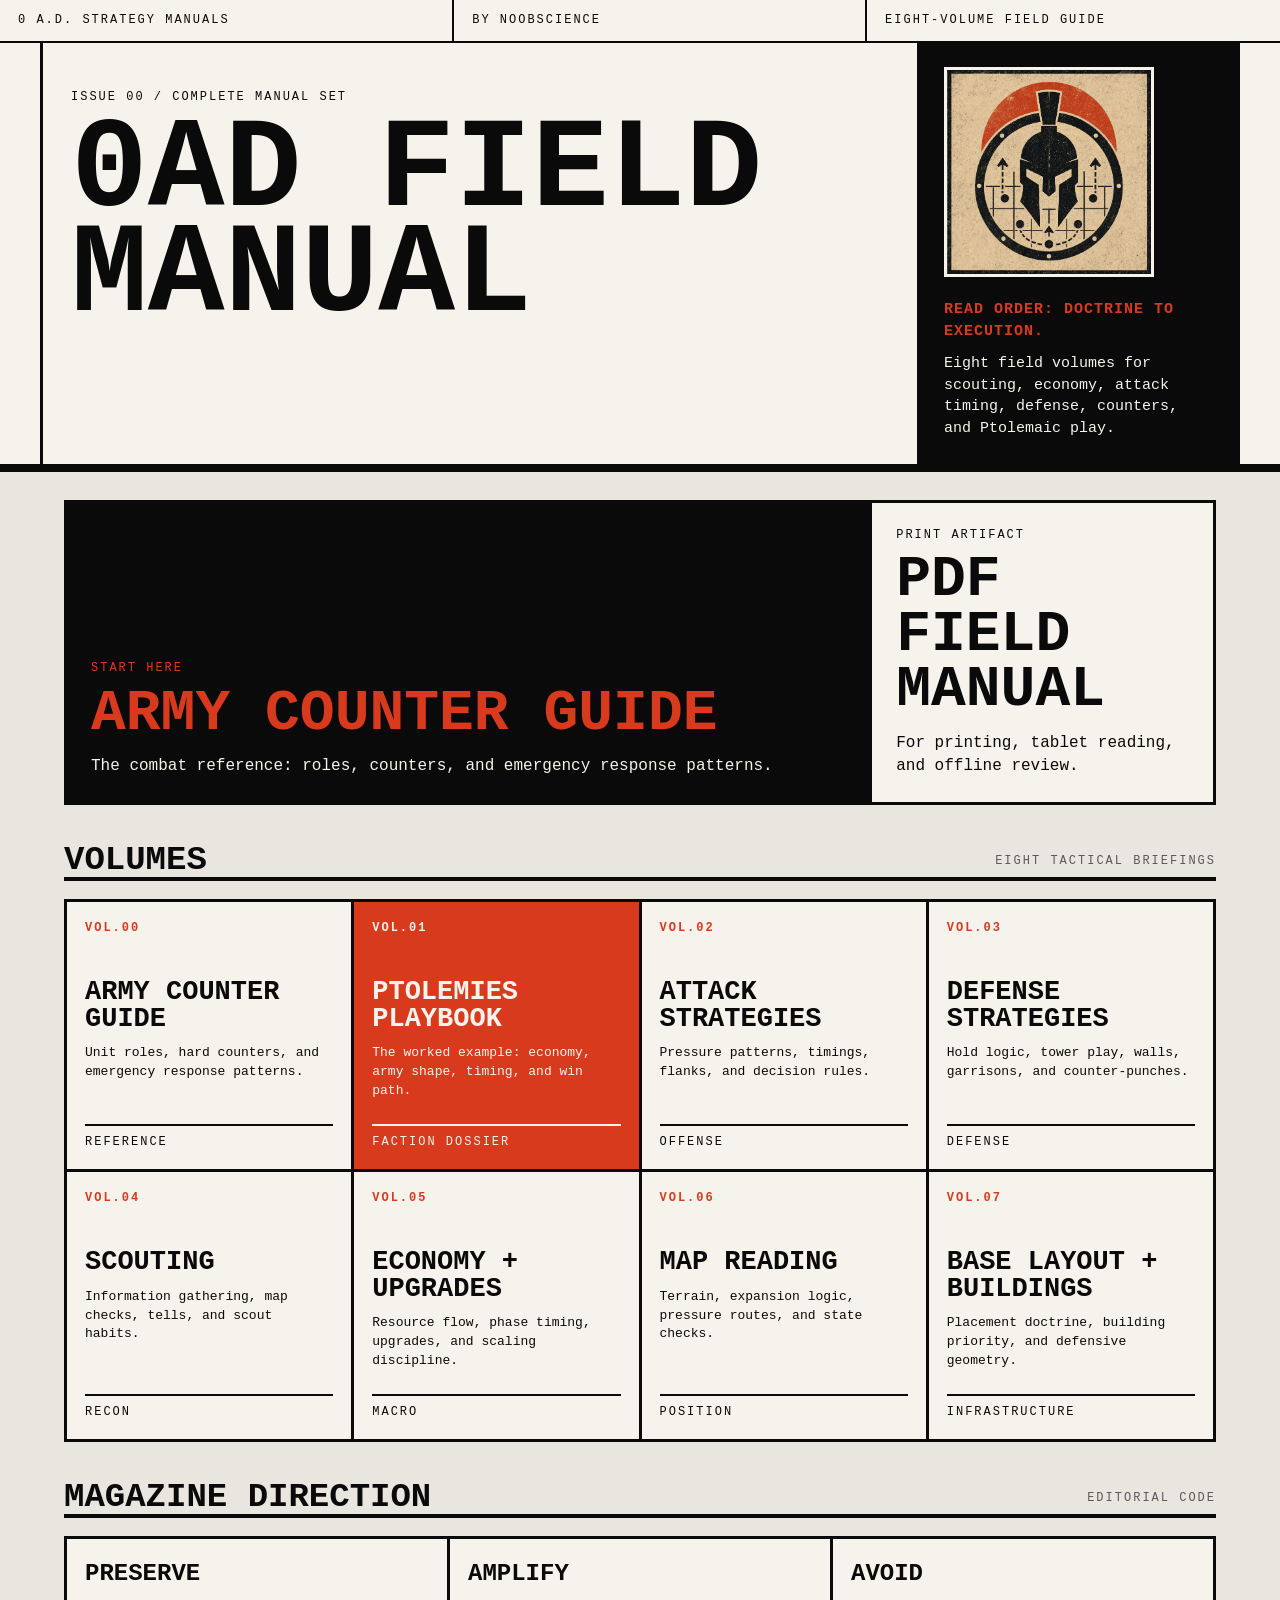
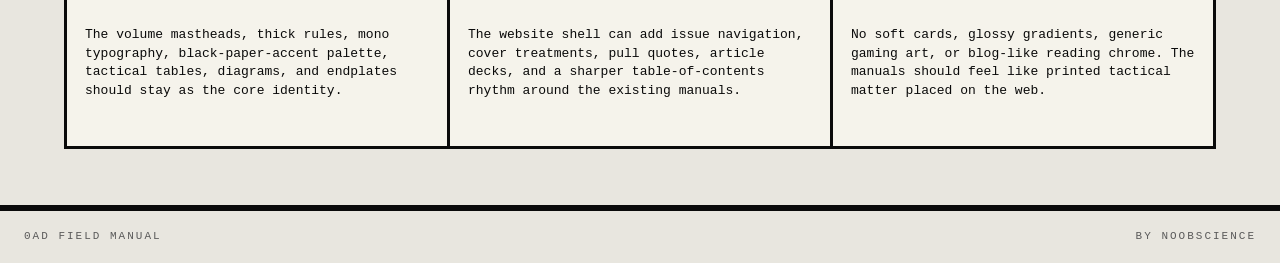
==== public/index.html @ 56e16cfd "Add Worker deploy recipes" ====
<!DOCTYPE html>
<html lang="en">
<head>
  <meta charset="UTF-8">
  <meta name="viewport" content="width=device-width, initial-scale=1.0">
  <title>0AD Field Manual</title>
  <link rel="icon" href="assets/favicon.png" type="image/png">
  <link rel="apple-touch-icon" href="assets/icon.png">
  <link rel="stylesheet" href="assets/site.css">
</head>
<body>
  <header class="issue-head">
    <div class="kicker">
      <span>0 A.D. Strategy Manuals</span>
      <span>By <a href="https://noobscience.in">NoobScience</a></span>
      <span>Eight-volume field guide</span>
    </div>
    <div class="mast-grid">
      <div>
        <p class="vol-label">Issue 00 / Complete Manual Set</p>
        <h1>0AD Field Manual</h1>
      </div>
      <aside class="cover-note">
        <img class="issue-mark" src="assets/icon.png" alt="0AD Field Manual icon">
        <b>Read order: doctrine to execution.</b>
        Eight field volumes for scouting, economy, attack timing, defense, counters, and Ptolemaic play.
      </aside>
    </div>
  </header>

  <main>
    <section class="lead-strip" aria-label="Featured manual">
      <a class="lead-card" href="manuals/Army%20Counter%20Guide.html">
        <span class="rubric">Start here</span>
        <strong>Army Counter Guide</strong>
        <span>The combat reference: roles, counters, and emergency response patterns.</span>
      </a>
      <a class="pdf-link" href="manuals/Field%20Manual.pdf">
        <span class="rubric">Print artifact</span>
        <strong>PDF Field Manual</strong>
        <span>For printing, tablet reading, and offline review.</span>
      </a>
    </section>

    <section class="volume-index" aria-label="Manual volumes">
      <div class="section-rule">
        <h2>Volumes</h2>
        <span>Eight tactical briefings</span>
      </div>

      <div class="volumes">
        <a class="volume-card" href="manuals/Army%20Counter%20Guide.html">
          <span class="num">VOL.00</span>
          <h3>Army Counter Guide</h3>
          <p>Unit roles, hard counters, and emergency response patterns.</p>
          <span class="tag">Reference</span>
        </a>
        <a class="volume-card feature" href="manuals/Ptolemies%20Playbook.html">
          <span class="num">VOL.01</span>
          <h3>Ptolemies Playbook</h3>
          <p>The worked example: economy, army shape, timing, and win path.</p>
          <span class="tag">Faction dossier</span>
        </a>
        <a class="volume-card" href="manuals/Attack%20Strategies.html">
          <span class="num">VOL.02</span>
          <h3>Attack Strategies</h3>
          <p>Pressure patterns, timings, flanks, and decision rules.</p>
          <span class="tag">Offense</span>
        </a>
        <a class="volume-card" href="manuals/Defense%20Strategies.html">
          <span class="num">VOL.03</span>
          <h3>Defense Strategies</h3>
          <p>Hold logic, tower play, walls, garrisons, and counter-punches.</p>
          <span class="tag">Defense</span>
        </a>
        <a class="volume-card" href="manuals/Scouting.html">
          <span class="num">VOL.04</span>
          <h3>Scouting</h3>
          <p>Information gathering, map checks, tells, and scout habits.</p>
          <span class="tag">Recon</span>
        </a>
        <a class="volume-card" href="manuals/Economy%20+%20Upgrades.html">
          <span class="num">VOL.05</span>
          <h3>Economy + Upgrades</h3>
          <p>Resource flow, phase timing, upgrades, and scaling discipline.</p>
          <span class="tag">Macro</span>
        </a>
        <a class="volume-card" href="manuals/Map%20Reading.html">
          <span class="num">VOL.06</span>
          <h3>Map Reading</h3>
          <p>Terrain, expansion logic, pressure routes, and state checks.</p>
          <span class="tag">Position</span>
        </a>
        <a class="volume-card" href="manuals/Base%20Layout%20+%20Buildings.html">
          <span class="num">VOL.07</span>
          <h3>Base Layout + Buildings</h3>
          <p>Placement doctrine, building priority, and defensive geometry.</p>
          <span class="tag">Infrastructure</span>
        </a>
      </div>
    </section>

    <section class="design-notes">
      <div class="section-rule">
        <h2>Magazine Direction</h2>
        <span>Editorial code</span>
      </div>
      <div class="notes-grid">
        <article>
          <h3>Preserve</h3>
          <p>The volume mastheads, thick rules, mono typography, black-paper-accent palette, tactical tables, diagrams, and endplates should stay as the core identity.</p>
        </article>
        <article>
          <h3>Amplify</h3>
          <p>The website shell can add issue navigation, cover treatments, pull quotes, article decks, and a sharper table-of-contents rhythm around the existing manuals.</p>
        </article>
        <article>
          <h3>Avoid</h3>
          <p>No soft cards, glossy gradients, generic gaming art, or blog-like reading chrome. The manuals should feel like printed tactical matter placed on the web.</p>
        </article>
      </div>
    </section>
  </main>

  <footer class="site-foot">
    <span>0AD Field Manual</span>
    <span>By <a href="https://noobscience.in">NoobScience</a></span>
  </footer>
</body>
</html>
---- public/assets/site.css ----
:root {
  --bg: #e8e6df;
  --paper: #f5f3eb;
  --ink: #0a0a0a;
  --accent: #d83a1e;
  --blue: #2050a0;
  --green: #2a7040;
  --mute: #5a5a5a;
}

* {
  box-sizing: border-box;
}

html,
body {
  margin: 0;
  background: var(--bg);
  color: var(--ink);
}

body {
  font-family: "JetBrains Mono", "SF Mono", Menlo, Consolas, monospace;
  line-height: 1.45;
}

a {
  color: inherit;
  text-decoration: none;
}

.issue-head {
  background: var(--paper);
  border-bottom: 8px solid var(--ink);
}

.kicker {
  display: grid;
  grid-template-columns: 1.1fr 1fr 1fr;
  border-bottom: 2px solid var(--ink);
  text-transform: uppercase;
  letter-spacing: 2px;
  font-size: 12px;
}

.kicker span {
  padding: 12px 18px;
  border-right: 2px solid var(--ink);
}

.kicker span:last-child {
  border-right: 0;
}

.mast-grid {
  display: grid;
  grid-template-columns: minmax(0, 1fr) 320px;
  gap: 0;
  max-width: 1200px;
  margin: 0 auto;
  border-left: 3px solid var(--ink);
  border-right: 3px solid var(--ink);
}

.mast-grid > div {
  padding: 34px 28px 38px;
}

.vol-label,
.rubric,
.tag {
  text-transform: uppercase;
  letter-spacing: 2px;
  font-size: 12px;
}

h1 {
  margin: 8px 0 0;
  max-width: 850px;
  font-size: clamp(56px, 10vw, 132px);
  line-height: 0.82;
  letter-spacing: 0;
  text-transform: uppercase;
}

.cover-note {
  display: flex;
  flex-direction: column;
  justify-content: space-between;
  padding: 24px;
  border-left: 3px solid var(--ink);
  background: var(--ink);
  color: var(--paper);
  min-height: 250px;
  font-size: 15px;
}

.issue-mark {
  display: block;
  width: min(100%, 210px);
  aspect-ratio: 1;
  object-fit: cover;
  border: 3px solid var(--paper);
  margin-bottom: 22px;
  image-rendering: auto;
}

.cover-note b {
  display: block;
  color: var(--accent);
  margin-bottom: 10px;
  text-transform: uppercase;
  letter-spacing: 1px;
}

main {
  max-width: 1200px;
  margin: 0 auto;
  padding: 28px 24px 56px;
}

.lead-strip {
  display: grid;
  grid-template-columns: minmax(0, 1.4fr) minmax(260px, 0.6fr);
  border: 3px solid var(--ink);
  background: var(--paper);
}

.lead-card,
.pdf-link {
  display: grid;
  align-content: end;
  min-height: 260px;
  padding: 24px;
}

.lead-card {
  background: var(--ink);
  color: var(--paper);
}

.lead-card strong,
.pdf-link strong {
  display: block;
  margin: 8px 0 14px;
  font-size: clamp(28px, 5vw, 58px);
  line-height: 0.95;
  text-transform: uppercase;
}

.lead-card .rubric,
.lead-card strong {
  color: var(--accent);
}

.pdf-link {
  border-left: 3px solid var(--ink);
}

.section-rule {
  display: flex;
  justify-content: space-between;
  gap: 18px;
  align-items: end;
  margin-top: 38px;
  border-bottom: 4px solid var(--ink);
}

.section-rule h2 {
  margin: 0;
  font-size: 34px;
  line-height: 1;
  text-transform: uppercase;
}

.section-rule span {
  padding-bottom: 7px;
  color: var(--mute);
  text-transform: uppercase;
  letter-spacing: 2px;
  font-size: 12px;
  text-align: right;
}

.volumes {
  display: grid;
  grid-template-columns: repeat(4, minmax(0, 1fr));
  border-left: 3px solid var(--ink);
  border-top: 3px solid var(--ink);
  margin-top: 18px;
}

.volume-card {
  position: relative;
  min-height: 270px;
  padding: 18px;
  border-right: 3px solid var(--ink);
  border-bottom: 3px solid var(--ink);
  background: var(--paper);
}

.volume-card:hover,
.volume-card:focus-visible {
  background: var(--ink);
  color: var(--paper);
  outline: 0;
}

.volume-card.feature {
  background: var(--accent);
  color: var(--paper);
}

.volume-card.feature:hover,
.volume-card.feature:focus-visible {
  background: var(--ink);
}

.volume-card .num {
  display: block;
  color: var(--accent);
  font-weight: 700;
  letter-spacing: 2px;
  font-size: 12px;
}

.volume-card.feature .num,
.volume-card:hover .num,
.volume-card:focus-visible .num {
  color: var(--paper);
}

.volume-card h3 {
  margin: 42px 0 12px;
  font-size: 27px;
  line-height: 0.98;
  text-transform: uppercase;
}

.volume-card p {
  margin: 0;
  font-size: 13px;
  color: inherit;
}

.tag {
  position: absolute;
  left: 18px;
  right: 18px;
  bottom: 18px;
  padding-top: 8px;
  border-top: 2px solid currentColor;
}

.notes-grid {
  display: grid;
  grid-template-columns: repeat(3, minmax(0, 1fr));
  border-left: 3px solid var(--ink);
  border-top: 3px solid var(--ink);
  margin-top: 18px;
}

.notes-grid article {
  min-height: 210px;
  padding: 18px;
  border-right: 3px solid var(--ink);
  border-bottom: 3px solid var(--ink);
  background: var(--paper);
}

.notes-grid h3 {
  margin: 0 0 34px;
  font-size: 24px;
  text-transform: uppercase;
}

.notes-grid p {
  margin: 0;
  font-size: 13px;
}

.site-foot {
  display: flex;
  justify-content: space-between;
  gap: 16px;
  padding: 18px 24px;
  border-top: 6px solid var(--ink);
  color: var(--mute);
  text-transform: uppercase;
  letter-spacing: 2px;
  font-size: 11px;
}

@media (max-width: 900px) {
  .kicker,
  .mast-grid,
  .lead-strip,
  .notes-grid {
    grid-template-columns: 1fr;
  }

  .kicker span,
  .cover-note,
  .pdf-link {
    border-left: 0;
    border-right: 0;
    border-top: 2px solid var(--ink);
  }

  .volumes {
    grid-template-columns: repeat(2, minmax(0, 1fr));
  }
}

@media (max-width: 560px) {
  main {
    padding: 18px 14px 42px;
  }

  .mast-grid {
    border-left: 0;
    border-right: 0;
  }

  .mast-grid > div,
  .cover-note,
  .lead-card,
  .pdf-link {
    padding: 18px;
  }

  .lead-card,
  .pdf-link {
    min-height: 210px;
  }

  .volumes {
    grid-template-columns: 1fr;
  }

  .section-rule {
    display: block;
  }

  .section-rule span {
    display: block;
    text-align: left;
  }
}
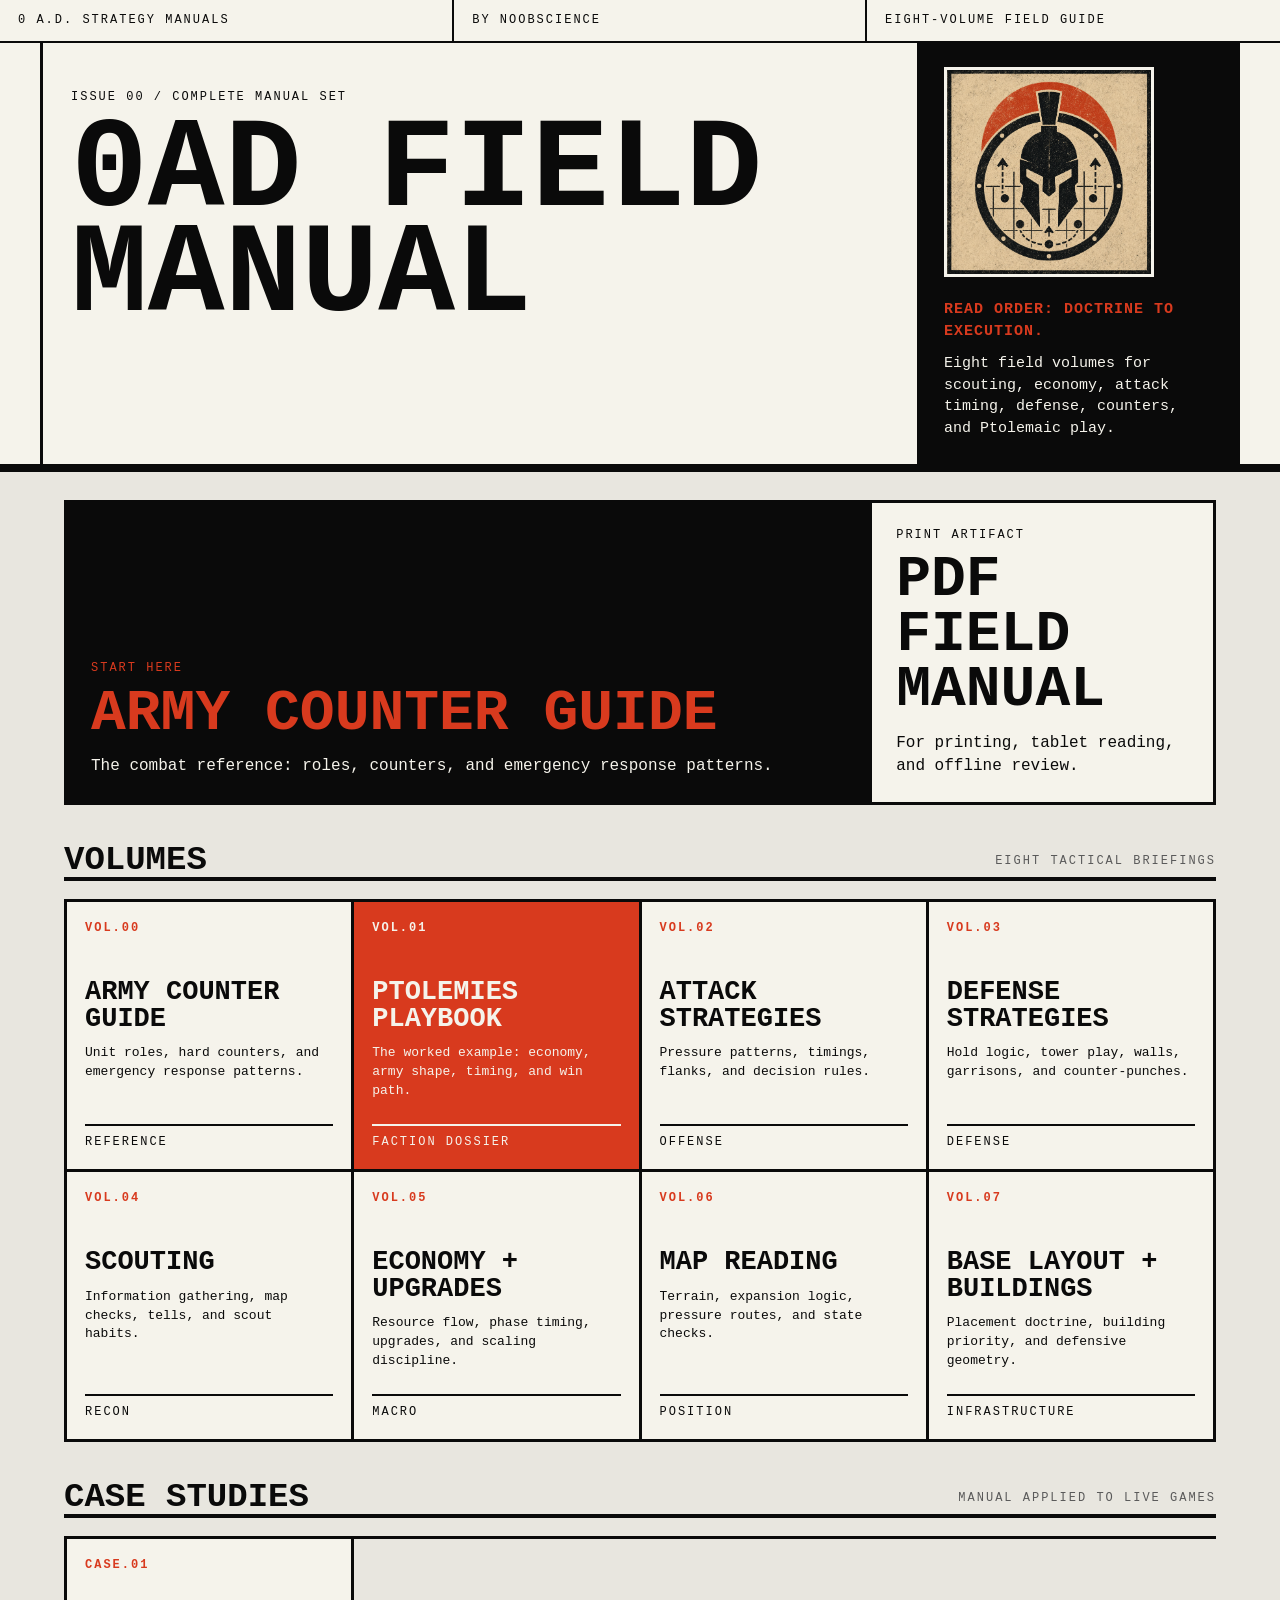
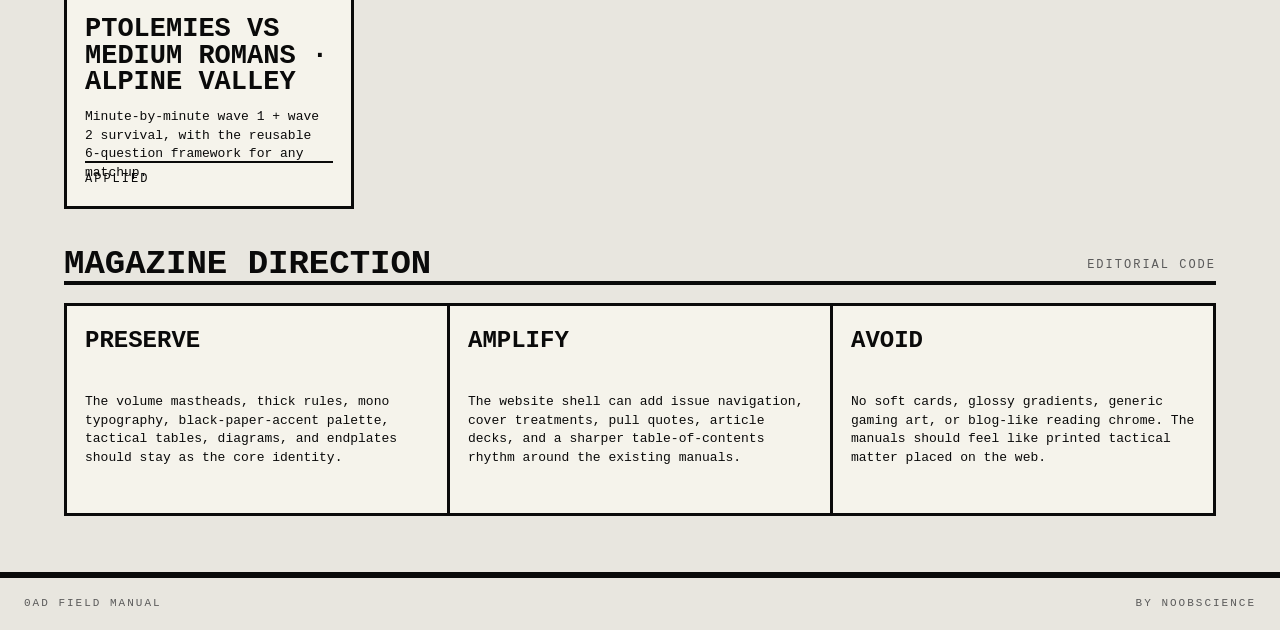
==== commit 5f0244e1: "Add Case Study 01: Ptolemies vs Medium Romans on Alpine Valley Minute-by-minute wave 1 + wave 2 surv" ====
--- a/public/index.html
+++ b/public/index.html
@@ -100,6 +100,22 @@
       </div>
     </section>
 
+    <section class="volume-index" aria-label="Case studies">
+      <div class="section-rule">
+        <h2>Case Studies</h2>
+        <span>Manual applied to live games</span>
+      </div>
+
+      <div class="volumes">
+        <a class="volume-card" href="case-studies/01-ptolemies-vs-romans-alpine.html">
+          <span class="num">CASE.01</span>
+          <h3>Ptolemies vs Medium Romans · Alpine Valley</h3>
+          <p>Minute-by-minute wave 1 + wave 2 survival, with the reusable 6-question framework for any matchup.</p>
+          <span class="tag">Applied</span>
+        </a>
+      </div>
+    </section>
+
     <section class="design-notes">
       <div class="section-rule">
         <h2>Magazine Direction</h2>
